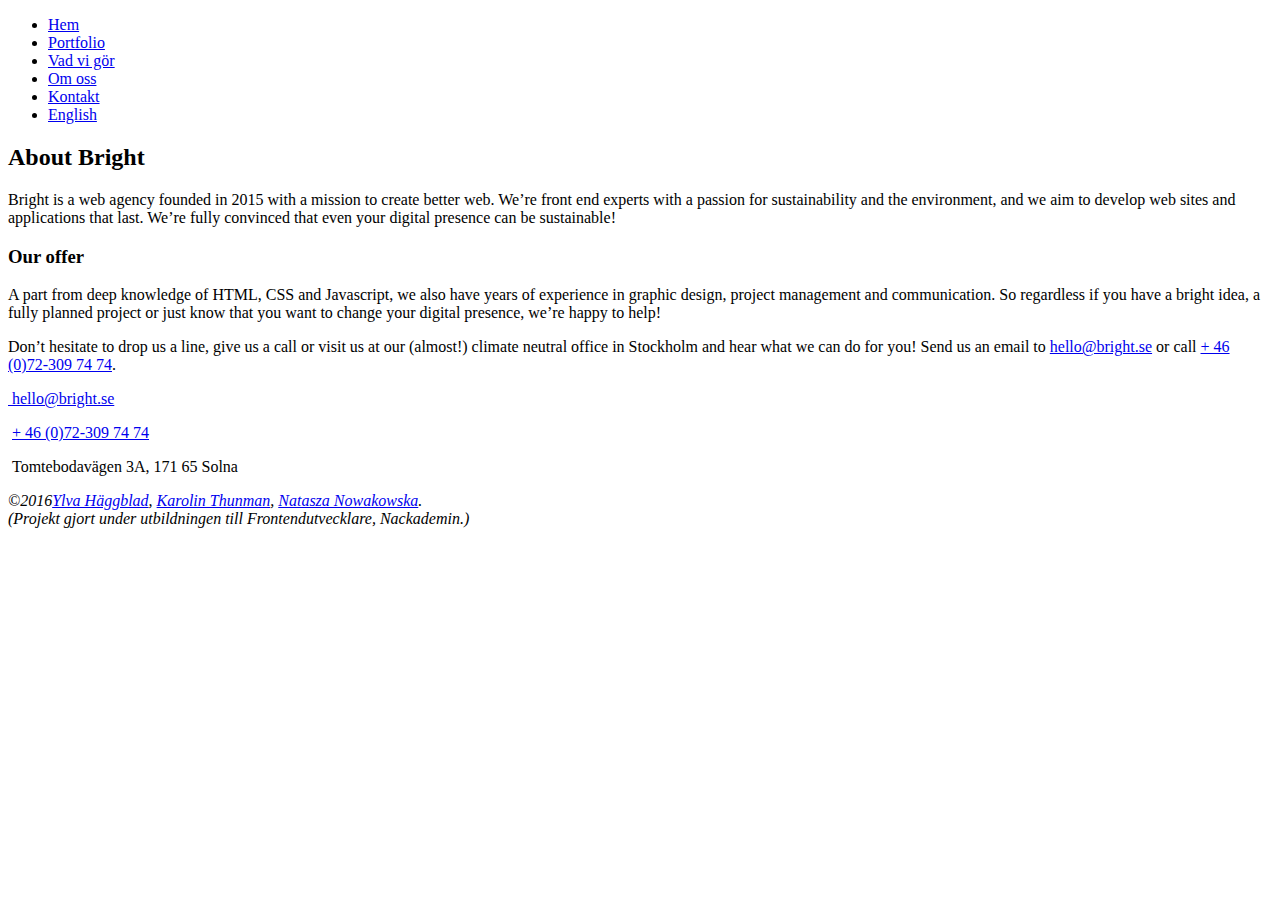
==== in_english.html @ 0a0c9247 "first commit" ====
<!doctype html>
<html lang="en">
  <head>
  	<meta charset="utf-8">
  	<meta name="viewport" content="width=device-width, initial-scale=1.0">
  	<title>About Bright</title>
  </head>

  <body>
    <header>
    </header>

    

    <nav>
      <ul>
        <li><a href="index.html">Hem</a></li>
        <li><a href="portfolio.html">Portfolio</a></li>
        <li><a href="vad_vi_gor.html">Vad vi gör</a></li>
        <li><a href="om_oss.html">Om oss</a></li>
        <li><a href="kontakt.html">Kontakt</a></li>
        <li><a href="in_english.html">English</a></li>
      </ul>
    </nav>

    <main>

      <h2>About Bright</h2>

          <p>Bright is a web agency founded in 2015 with a mission to create better web. We’re front end experts with a passion for sustainability and the environment, and we aim to develop web sites and applications that last. We’re fully convinced that even your digital presence can be sustainable!
          </p>

        <section>
          <h3>Our offer</h3>
          <p>A part from deep knowledge of HTML, CSS and Javascript, we also have years of experience in graphic design, project management and communication. So regardless if you have a bright idea, a fully planned project or just know that you want to change your digital presence, we’re happy to help!
          </p>
          <p>Don’t hesitate to drop us a line, give us a call or visit us at our (almost!) climate neutral office in Stockholm and hear what we can do for you! Send us an email to <a href="mailto:hello@bright.se" title="fakeaddress@bright.se">hello@bright.se</a> or call <a href="tel:+46-723-097474" title="Tel: +46 723 09 74 74">+ 46 (0)72-309 74 74</a>.
          </p>
        </section>
    </main>
  
    <footer>
      <div><!-- ikoner till sociala medier --></div> 
        
      <div>
        <p> 
           <!-- ikoner till sociala medier --><a href="mailto:fakeadress@bright.se">&nbsp;hello@bright.se</a>
        </p>
        <p>
          <!-- ikoner till sociala medier --></i>&nbsp;<a href="tel:+46-723-097474" title="Tel: +46 723 09 74 74">+ 46 (0)72-309 74 74</a>
        </p>
        <p>
          <!-- ikoner till sociala medier -->&nbsp;Tomtebodavägen 3A, 171 65 Solna
        </p>
      </div>

      <address>
        <div>
          &copy;2016<a href="mailto:ylva.haggblad@gmail.com" title="ylva.haggblad@gmail.com">Ylva Häggblad</a>,
          <a href="mailto:karolin.thunman@gmail.com" title="karolin.thunman@gmail.com"> Karolin Thunman</a>,
          <a href="mailto:natasza@fingerspitz.se" title="natasza@fingerspitz.se"> Natasza Nowakowska</a>.<br>
          (Projekt gjort under utbildningen till Frontendutvecklare, Nackademin.)
        </div>
      </address>  
    </footer>

  </body>
</html>
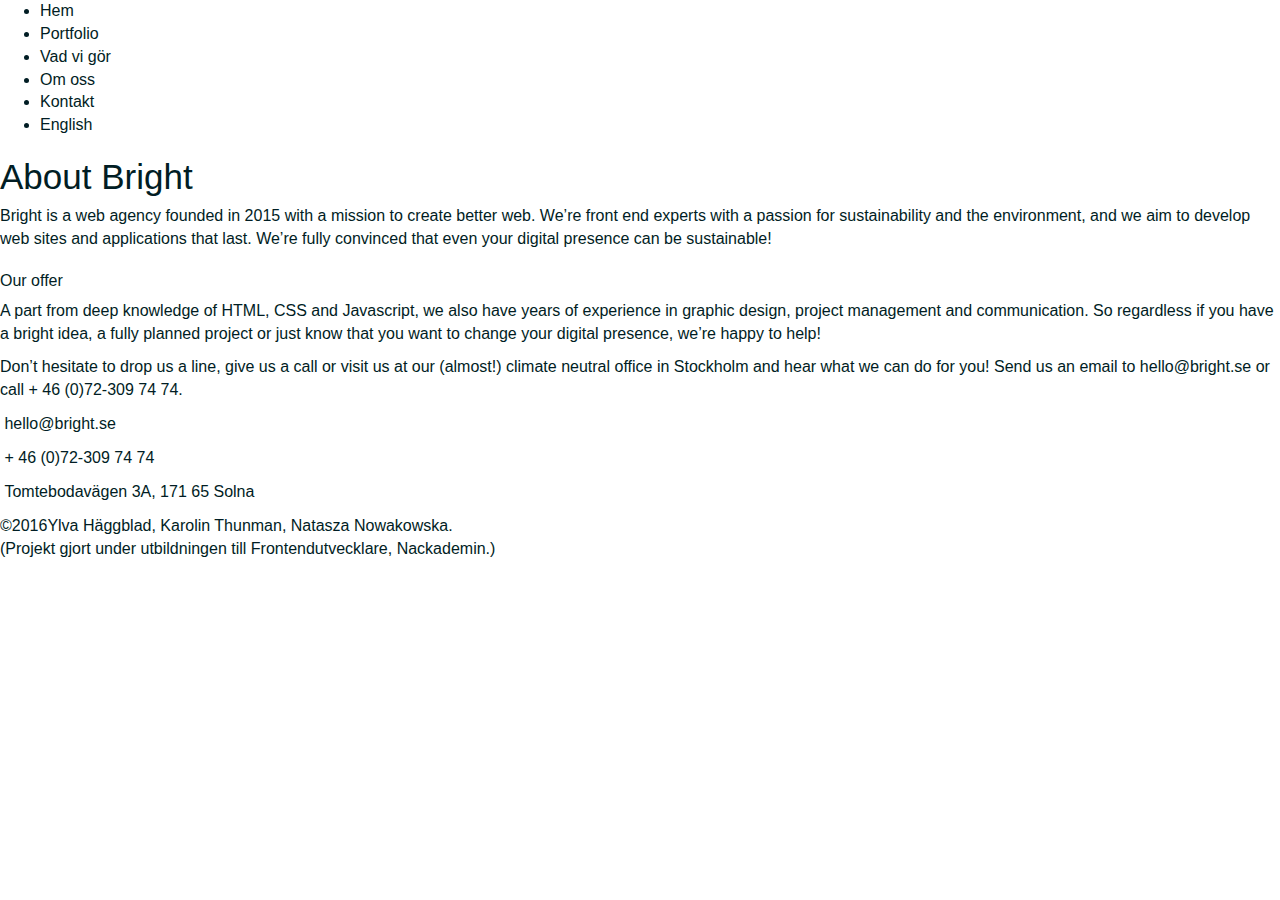
==== commit 39e2fc28: "länkat in bootstrap.css och style.css" ====
--- a/in_english.html
+++ b/in_english.html
@@ -4,6 +4,8 @@
   	<meta charset="utf-8">
   	<meta name="viewport" content="width=device-width, initial-scale=1.0">
   	<title>About Bright</title>
+    <link rel="stylesheet" type="text/css" href="css/bootstrap.css">
+    <link rel="stylesheet" type="text/css" href="css/style.css">
   </head>
 
   <body>
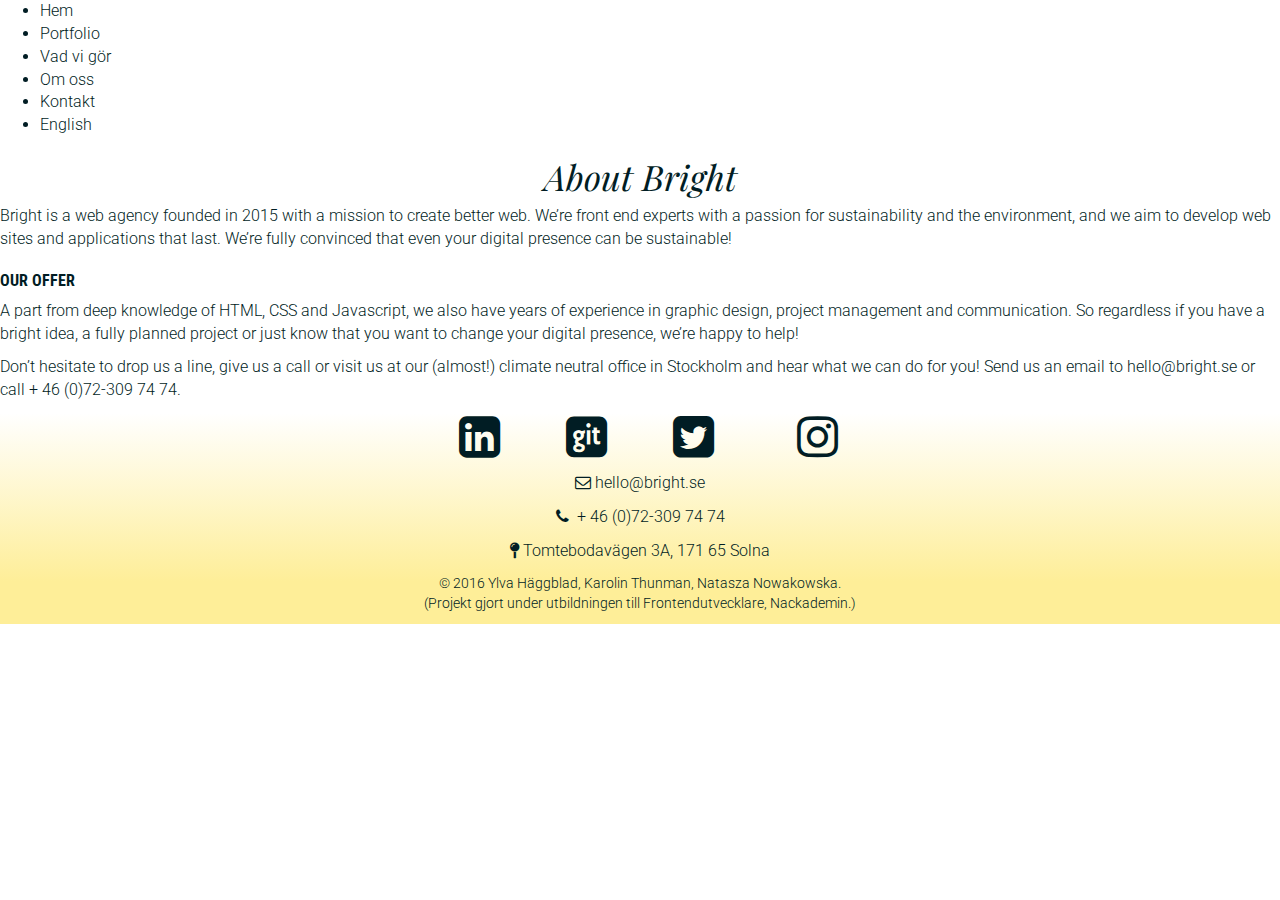
==== commit d3d06292: "footer, typo+ikoner+positionering, h1 h2 body typo till light, länka in typo + fa" ====
--- a/in_english.html
+++ b/in_english.html
@@ -6,6 +6,7 @@
   	<title>About Bright</title>
     <link rel="stylesheet" type="text/css" href="css/bootstrap.css">
     <link rel="stylesheet" type="text/css" href="css/style.css">
+    <link rel="stylesheet" href="https://maxcdn.bootstrapcdn.com/font-awesome/4.5.0/css/font-awesome.min.css">
   </head>
 
   <body>
@@ -41,30 +42,50 @@
         </section>
     </main>
   
-    <footer>
-      <div><!-- ikoner till sociala medier --></div> 
-        
-      <div>
-        <p> 
-           <!-- ikoner till sociala medier --><a href="mailto:fakeadress@bright.se">&nbsp;hello@bright.se</a>
-        </p>
-        <p>
-          <!-- ikoner till sociala medier --></i>&nbsp;<a href="tel:+46-723-097474" title="Tel: +46 723 09 74 74">+ 46 (0)72-309 74 74</a>
-        </p>
-        <p>
-          <!-- ikoner till sociala medier -->&nbsp;Tomtebodavägen 3A, 171 65 Solna
-        </p>
-      </div>
+		<footer>
+ <div class="container-fluid">
+   <div class="row">
+     <span class="col-xs-2 col-sm-2 col-md-4"></span>
+     <p class="col-xs-2 col-sm-2 col-md-1 text-center">
+       <i class="fa fa-linkedin-square fa-3x ikoner"></i></p>
+       <p class="col-xs-2 col-sm-2 col-md-1 text-center">
+     <i class="fa fa-git-square fa-3x ikoner"></i></p>
+       <p class="col-xs-2 col-sm-2 col-md-1 text-center">
+   <i class="fa fa-twitter-square fa-3x ikoner"></i></p>
+       <p class="col-xs-2 col-sm-2 col-md-1 text-center">
+          <i class="fa fa-instagram fa-3x ikoner"></i>
+          <span class="col-xs-2 col-sm-2 col-md-4"></span>
+     </p>
+ </div>
+	 <div class="row">
+       <p class="col-xs-12 text-center"> 
+		    <i class="fa fa-envelope-o"></i><a href="mailto:fakeadress@bright.se">&nbsp;hello@bright.se</a>
+		    </p>
+   </div>
+<div class="row">
+       <p class="col-xs-12 text-center"><i class="fa fa-phone"></i> &nbsp;<a href="tel:+46-723-097474" title="Tel: +46 723 09 74 74">+ 46 (0)72-309 74 74</a>
+		    </p>
+   </div>
+   
+<div class="row">
+       <p class="col-xs-12 text-center">
+    <i class="fa fa-map-pin"></i>&nbsp;Tomtebodavägen 3A, 171 65 Solna
+		    </p>
+		  </div>
+          </div>
 
-      <address>
-        <div>
-          &copy;2016<a href="mailto:ylva.haggblad@gmail.com" title="ylva.haggblad@gmail.com">Ylva Häggblad</a>,
-          <a href="mailto:karolin.thunman@gmail.com" title="karolin.thunman@gmail.com"> Karolin Thunman</a>,
-          <a href="mailto:natasza@fingerspitz.se" title="natasza@fingerspitz.se"> Natasza Nowakowska</a>.<br>
-          (Projekt gjort under utbildningen till Frontendutvecklare, Nackademin.)
-        </div>
-      </address>  
-    </footer>
+			<address>
+              <div class="container-fluid">
+                <div class="row">
+			  <p class="col-xs-12 text-center small">
+					&copy;&nbsp;2016<a href="mailto:ylva.haggblad@gmail.com" title="ylva.haggblad@gmail.com">&nbsp;Ylva Häggblad</a>,
+			   <a href="mailto:karolin.thunman@gmail.com" title="karolin.thunman@gmail.com"> Karolin Thunman</a>,
+			   <a href="mailto:natasza@fingerspitz.se" title="natasza@fingerspitz.se"> Natasza Nowakowska</a>.<br>(Projekt gjort under utbildningen till Frontendutvecklare, Nackademin.)
+                </p></div>
+                
+			  </div>
+			</address>  
+		</footer>
 
   </body>
 </html>--- a/css/style.css
+++ b/css/style.css
@@ -0,0 +1,34 @@
+@import url(https://fonts.googleapis.com/css?family=Roboto:400,300,100,900|Roboto+Condensed:400,700,300|Playfair+Display:400,400italic);
+
+
+/*BODY*/
+
+
+
+/*TYPOGRAFI*/
+h2 {
+  font-family: 'Playfair Display', serif;
+  font-weight: 400;
+  font-style: italic;
+  text-align: center;
+}
+
+h3, h4 {
+  font-family: 'Roboto Condensed', sans-serif;
+  font-weight: 700;
+ /* font-size: 1em; */
+  text-transform: uppercase;
+  text-align: left;
+}
+
+/*FOOTER*/
+
+footer {
+  clear: both;
+  background-color: #FEEE98;
+  /* padding: 2.5em 0; */
+  background: -webkit-linear-gradient(rgba(255, 255, 255,1)0%,rgba(254, 238, 152,1)80%); /* Safari 5.1 to 6.0 */
+  background: -o-linear-gradient(rgba(255, 255, 255,1)0%,rgba(254, 238, 152,1)80%); /* For Opera 11.6 to 12.0 */
+  background: -moz-linear-gradient(rgba(255, 255, 255,1)0%,rgba(254, 238, 152,1)80%); /* For Firefox 3.6 to 15 */
+  background: linear-gradient(rgba(255, 255, 255,1)0%,rgba(254, 238, 152,1)80%); /* Standard syntax */
+}
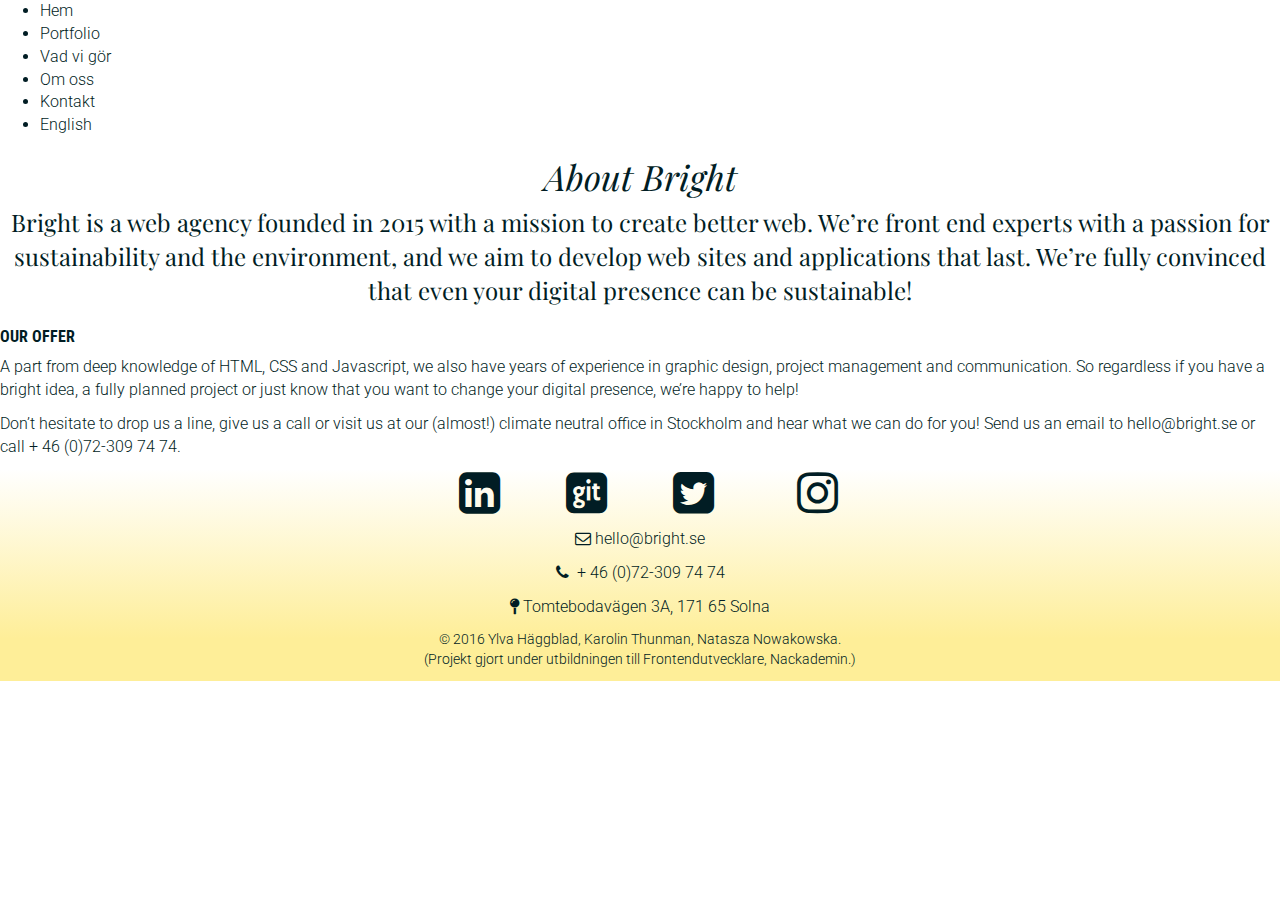
==== commit 3406fed0: "lead class på introtext- stylad" ====
--- a/in_english.html
+++ b/in_english.html
@@ -30,7 +30,7 @@
 
       <h2>About Bright</h2>
 
-          <p>Bright is a web agency founded in 2015 with a mission to create better web. We’re front end experts with a passion for sustainability and the environment, and we aim to develop web sites and applications that last. We’re fully convinced that even your digital presence can be sustainable!
+          <p class="lead">Bright is a web agency founded in 2015 with a mission to create better web. We’re front end experts with a passion for sustainability and the environment, and we aim to develop web sites and applications that last. We’re fully convinced that even your digital presence can be sustainable!
           </p>
 
         <section>
--- a/css/style.css
+++ b/css/style.css
@@ -3,6 +3,9 @@
 
 /*BODY*/
 
+.containerfluid {
+  padding:0 9%;
+}
 
 
 /*TYPOGRAFI*/
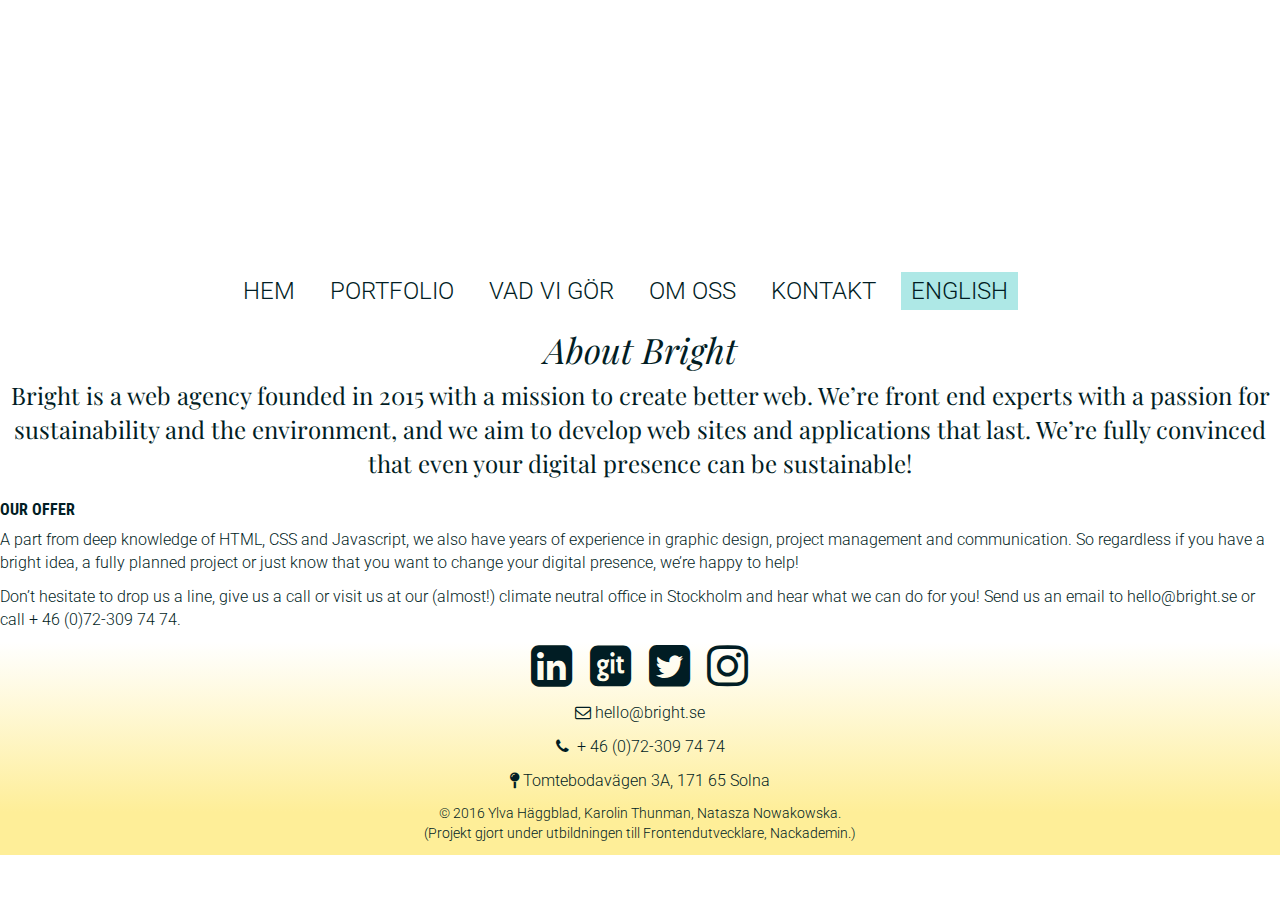
==== commit dc8a8b25: "Meny: lagt till meny med Bootstraps collapse-funktioner, justerat stylingen av menyn i samtliga form" ====
--- a/in_english.html
+++ b/in_english.html
@@ -12,20 +12,28 @@
   <body>
     <header>
     </header>
-
+  
+    <nav class="navbar">
+      <button type="button" class="navbar-toggle collapsed" data-toggle="collapse" data-target="#lista" aria-expanded="false">
+            <span class="sr-only">Toggle navigation</span>
+            <span class="icon-bar"></span>
+            <span class="icon-bar"></span>
+            <span class="icon-bar"></span>
+          </button> 
+      <div class="container-fluid">
+        <div id="lista" class="collapse navbar-collapse">
+          <ul class="nav nav-tabs nav-justified">
+            <li><a href="index.html">Hem</a></li>
+            <li><a href="portfolio.html">Portfolio</a></li>
+            <li><a href="vad_vi_gor.html">Vad vi gör</a></li>
+            <li><a href="om_oss.html">Om oss</a></li>
+            <li><a href="kontakt.html">Kontakt</a></li>
+            <li class="active"><a href="in_english.html">English</a></li>
+          </ul>
+        </div>
+      </div>
+    </nav> 
     
-
-    <nav>
-      <ul>
-        <li><a href="index.html">Hem</a></li>
-        <li><a href="portfolio.html">Portfolio</a></li>
-        <li><a href="vad_vi_gor.html">Vad vi gör</a></li>
-        <li><a href="om_oss.html">Om oss</a></li>
-        <li><a href="kontakt.html">Kontakt</a></li>
-        <li><a href="in_english.html">English</a></li>
-      </ul>
-    </nav>
-
     <main>
 
       <h2>About Bright</h2>
@@ -87,5 +95,7 @@
 			</address>  
 		</footer>
 
+    <script src="https://ajax.googleapis.com/ajax/libs/jquery/1.11.3/jquery.min.js"></script>
+    <script type="text/javascript" src="scripts/bootstrap.js"></script>
   </body>
 </html>--- a/css/style.css
+++ b/css/style.css
@@ -1,13 +1,40 @@
+
 @import url(https://fonts.googleapis.com/css?family=Roboto:400,300,100,900|Roboto+Condensed:400,700,300|Playfair+Display:400,400italic);
 
-
-/*BODY*/
-
-.containerfluid {
-  padding:0 9%;
+/*LAYOUT*/
+.container-fluid{
+    padding: 0 9%; 
 }
 
+/* BAKGRUNDSFÄRG*/
 
+.blue {
+background-color: #AEE8E6;
+}
+
+/*BAKGRUNDSBILDER*/
+
+#kartaNoscript{ 
+background-image: url("../img/kartamobil.jpg");
+background-size: cover;
+background-position: center left; 
+height: 280px;
+max-width: 100%;
+}
+
+#kartaScript{
+height: 280px;
+max-width: 100%;
+}
+
+/* BILDRAMAR */
+
+.portfolio-img{
+border: 12px solid #bebebe;
+box-shadow: 5px 5px 10px grey;
+}
+
+/*FORMULÄR*/
 /*TYPOGRAFI*/
 h2 {
   font-family: 'Playfair Display', serif;
@@ -27,7 +54,6 @@
 /*FOOTER*/
 
 footer {
-  clear: both;
   background-color: #FEEE98;
   /* padding: 2.5em 0; */
   background: -webkit-linear-gradient(rgba(255, 255, 255,1)0%,rgba(254, 238, 152,1)80%); /* Safari 5.1 to 6.0 */
@@ -35,3 +61,124 @@
   background: -moz-linear-gradient(rgba(255, 255, 255,1)0%,rgba(254, 238, 152,1)80%); /* For Firefox 3.6 to 15 */
   background: linear-gradient(rgba(255, 255, 255,1)0%,rgba(254, 238, 152,1)80%); /* Standard syntax */
 }
+
+address {
+	margin: 0;
+}
+
+/* MENY */
+
+.navbar {
+	padding: 0;
+	margin-top: 100px;
+	margin-bottom: 0;
+	border: none;
+}
+
+#lista a, li {
+	border: none;
+	border-radius: 0;
+}
+
+#lista a {
+	text-transform: uppercase;
+	font-size: 1.5em;	
+	padding: 10px;
+	line-height: 0.75em;
+}
+
+#lista {
+	margin-top: 22px;
+}
+
+#lista li {
+	display: block;
+	width: 100%;
+}
+
+.navbar button {
+	padding: 0;
+	border: none;
+}
+
+.navbar-toggle .icon-bar {
+	background-color: #000;
+}
+
+/*MEDIA QUERIES*/
+@media only screen and (min-width: 500px){   
+    
+    .container-fluid {
+    padding: 0 12.5%; 
+		}
+    
+    #email {
+    padding-right: 5px;
+    }
+    
+    #kartaNoscript{ 
+        background-image: url("../img/karta.jpg");
+    }
+
+    .navbar {
+		margin-top: 175px;
+		}
+}
+
+
+@media (min-width: 768px){
+    
+    .container-fluid{
+    padding: 0 22.5%;
+    }
+    
+    #kartaNoscript, #kartaScript{
+    height: 350px;}
+    
+    
+    div.container-fluid.portfolio{
+    padding: 0;
+    }
+    
+   article.portfolio{
+    padding: 2% 4%;
+    }
+    
+    article.portfolio h3, article.portfolio p{
+    padding-left: 25px;
+    }
+}
+
+@media only screen and (min-width: 768px) {
+	nav .container-fluid {
+		padding: 0;
+	}
+
+	.navbar {
+		margin-top: 250px;
+	}
+
+	#lista {
+		padding-left: 17%;
+	}
+
+	.navbar a {
+		width: auto;
+		float: left;
+		display: block;
+		margin: 0 15px;
+	}
+
+	.navbar a:hover {
+	font-weight: 600;
+	}
+
+	.navbar li.active a{
+		background-color: #AEE8E6;
+	} 
+}
+
+
+
+
+
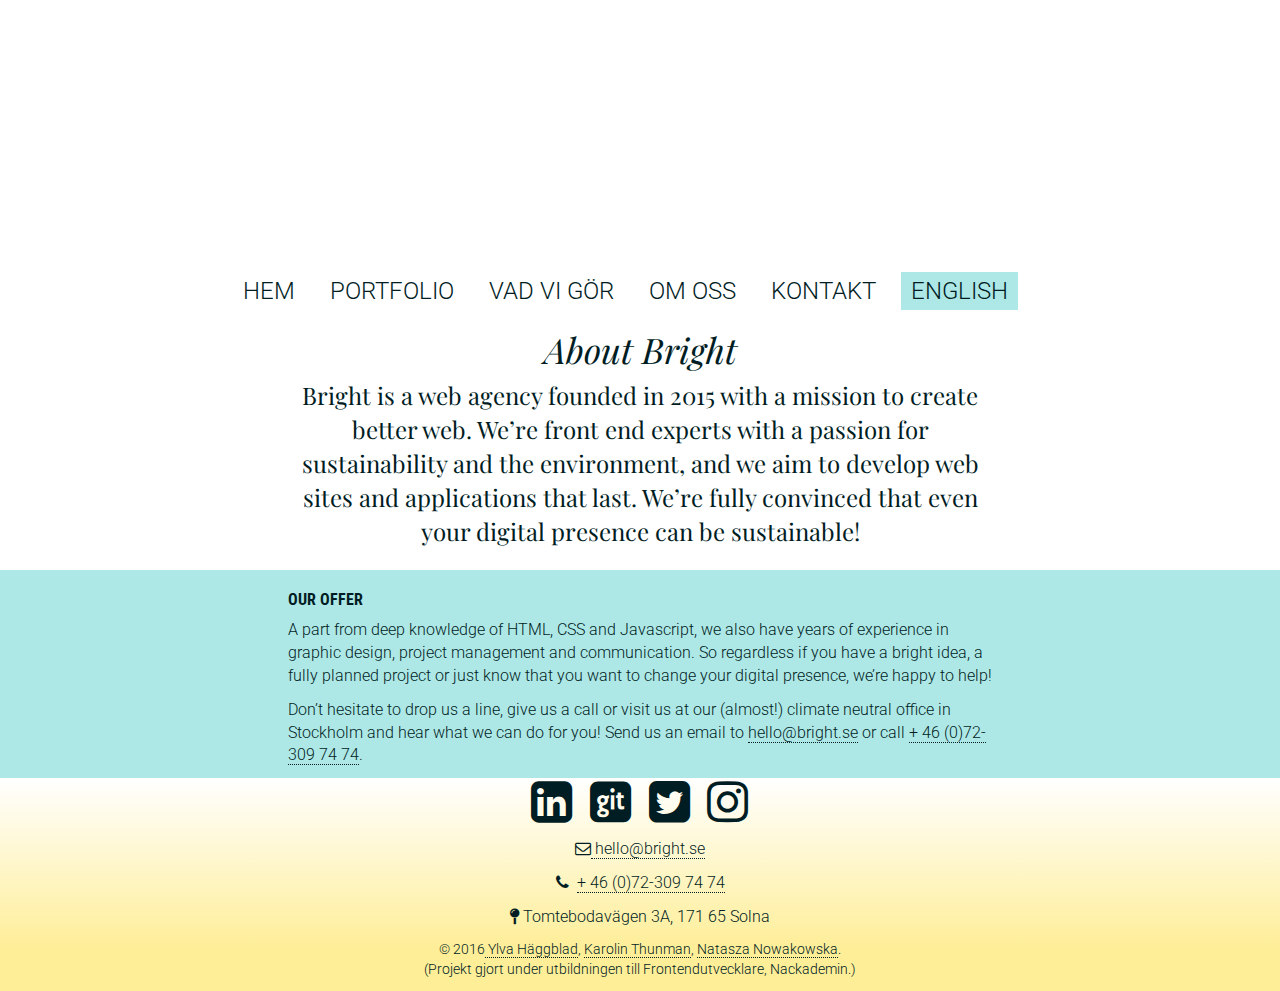
==== commit 716086eb: "Lagt till bakgrundsbild i header. Stylat länkar. Fixat problem med footer på kontaktsidan. Positione" ====
--- a/in_english.html
+++ b/in_english.html
@@ -35,20 +35,34 @@
     </nav> 
     
     <main>
+    
+    <div class="container-fluid">
+         <div class="row">
+            <h2 class="col-xs-12 col-sm-12 col-md-12">About Bright</h2>
+        </div>
+    </div>
+         
+    <div class="container-fluid">
+         <div class="row">
+              <p class="col-xs-12 col-sm-12 col-md-12 lead">Bright is a web agency founded in 2015 with a mission to create better web. We’re front end experts with a passion for sustainability and the environment, and we aim to develop web sites and applications that last. We’re fully convinced that even your digital presence can be sustainable!
+              </p>
+         </div>
+    </div>
 
-      <h2>About Bright</h2>
+    <div class="container-fluid blue">
+         <div class="row">
+            <section class="col-xs-12 col-sm-12 col-md-12">
+              <h3>Our offer</h3>
+                  <p>A part from deep knowledge of HTML, CSS and Javascript, we also have years of experience in graphic design, project management and communication. So regardless if you have a bright idea, a fully planned project or just know that you want to change your digital presence, we’re happy to help!
+                  </p>
+                    <p>Don’t hesitate to drop us a line, give us a call or visit us at our (almost!) climate neutral office in Stockholm and hear what we can do for you! Send us an email to <a href="mailto:hello@bright.se" title="fakeaddress@bright.se">hello@bright.se</a> or call <a href="tel:+46-723-097474" title="Tel: +46 723 09 74 74">+ 46 (0)72-309 74 74</a>.
+                  </p>
+            </section>
+        </div>
+    </div>
 
-          <p class="lead">Bright is a web agency founded in 2015 with a mission to create better web. We’re front end experts with a passion for sustainability and the environment, and we aim to develop web sites and applications that last. We’re fully convinced that even your digital presence can be sustainable!
-          </p>
-
-        <section>
-          <h3>Our offer</h3>
-          <p>A part from deep knowledge of HTML, CSS and Javascript, we also have years of experience in graphic design, project management and communication. So regardless if you have a bright idea, a fully planned project or just know that you want to change your digital presence, we’re happy to help!
-          </p>
-          <p>Don’t hesitate to drop us a line, give us a call or visit us at our (almost!) climate neutral office in Stockholm and hear what we can do for you! Send us an email to <a href="mailto:hello@bright.se" title="fakeaddress@bright.se">hello@bright.se</a> or call <a href="tel:+46-723-097474" title="Tel: +46 723 09 74 74">+ 46 (0)72-309 74 74</a>.
-          </p>
-        </section>
-    </main>
+ 
+ </main>
   
 		<footer>
  <div class="container-fluid">
--- a/css/style.css
+++ b/css/style.css
@@ -13,6 +13,14 @@
 }
 
 /*BAKGRUNDSBILDER*/
+
+#index{
+    background-image: url(../img/sky.jpg);
+    background-position: center bottom;
+    background-size: cover;
+    height: auto;
+    max-width: 100%;
+}
 
 #kartaNoscript{ 
 background-image: url("../img/kartamobil.jpg");
@@ -51,6 +59,21 @@
   text-align: left;
 }
 
+a:link{
+  border-bottom: thin dotted;
+    word-break: break-all;
+}
+
+a:hover, a:focus{
+  font-family: 'Roboto', sans-serif;
+  font-weight: 700;
+}
+
+a:visited{
+  border-bottom-style: dotted;
+}
+
+
 /*FOOTER*/
 
 footer {
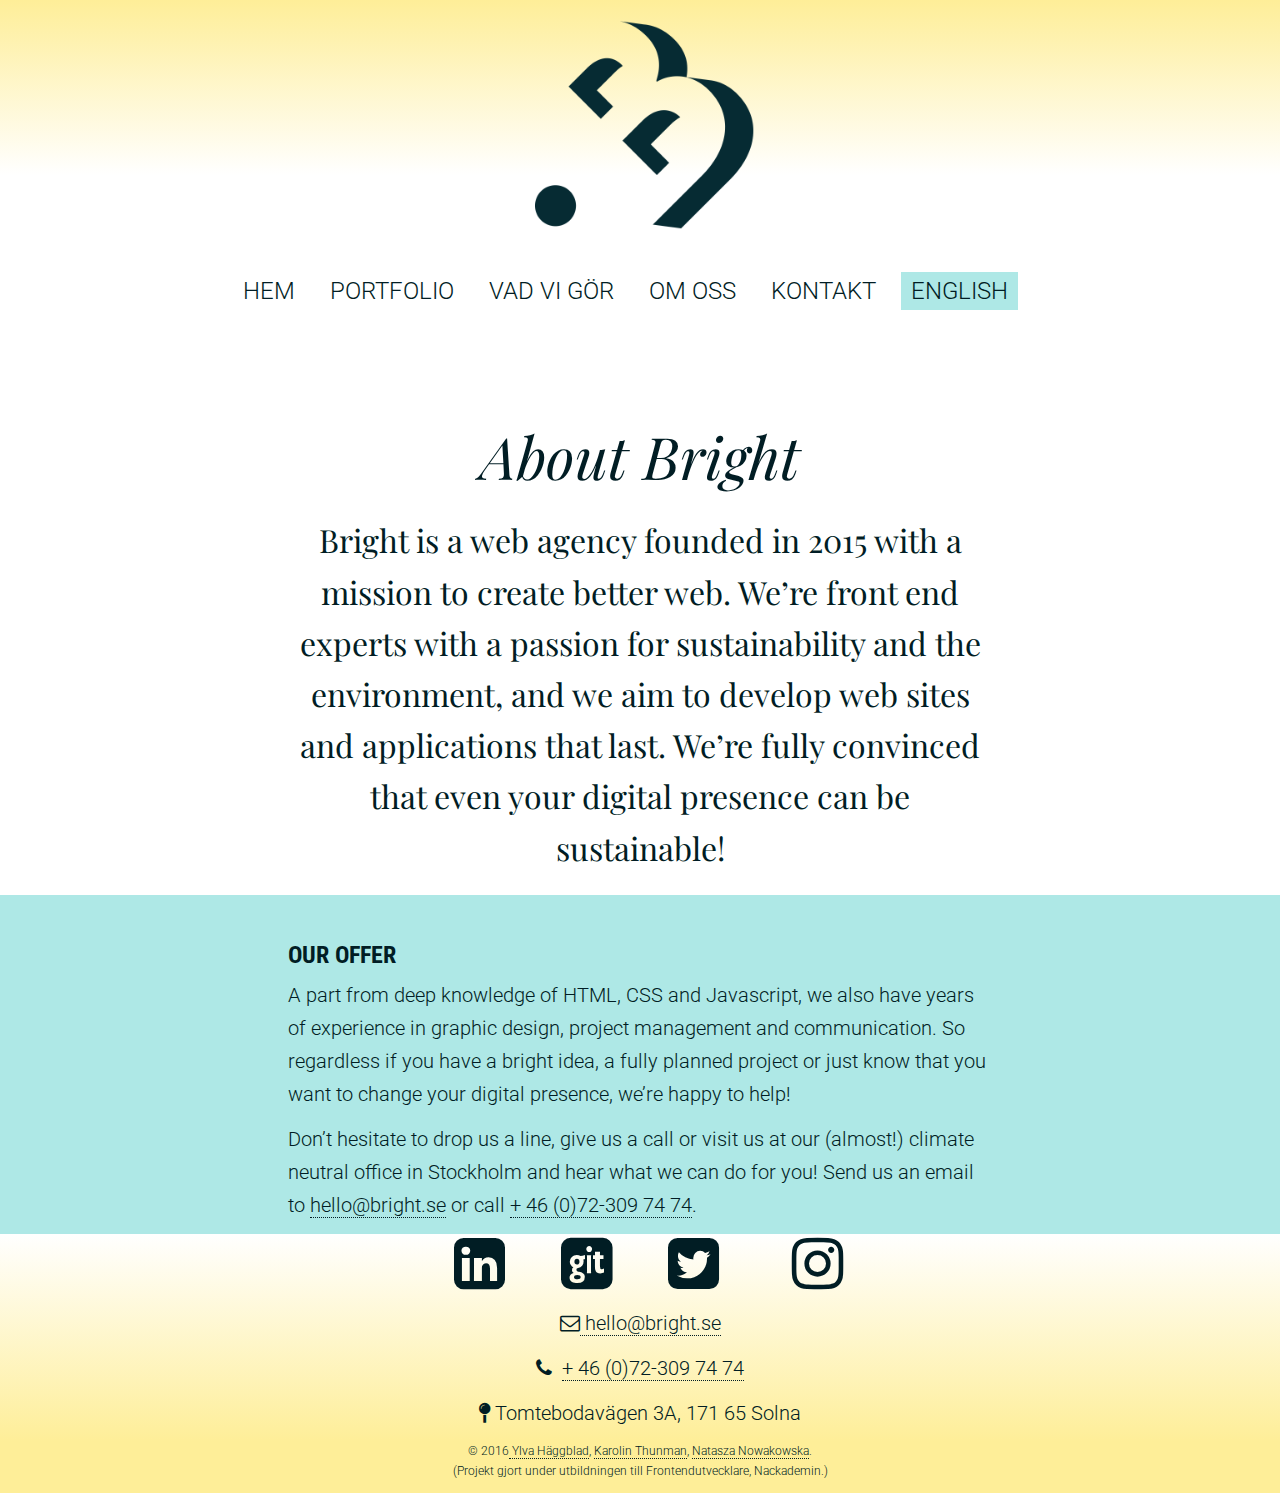
==== commit 5daee023: "lagt till menyalternativ för mobil och tablet när JS är disabled" ====
--- a/in_english.html
+++ b/in_english.html
@@ -7,11 +7,26 @@
     <link rel="stylesheet" type="text/css" href="css/bootstrap.css">
     <link rel="stylesheet" type="text/css" href="css/style.css">
     <link rel="stylesheet" href="https://maxcdn.bootstrapcdn.com/font-awesome/4.5.0/css/font-awesome.min.css">
+
+    <style>
+       .navbar button {display: none;}
+    </style>
   </head>
 
   <body>
     <header>
     </header>
+
+    <noscript>
+      <ul id="utanJS">
+        <li><a href="index.html">Hem</a></li>
+        <li><a href="portfolio.html">Portfolio</a></li>
+        <li><a href="vad_vi_gor.html">Vad vi gör</a></li>
+        <li><a href="om_oss.html">Om oss</a></li>
+        <li><a href="kontakt.html">Kontakt</a></li>
+        <li><a href="in_english.html">English</a></li>
+      </ul>
+    </noscript>
   
     <nav class="navbar">
       <button type="button" class="navbar-toggle collapsed" data-toggle="collapse" data-target="#lista" aria-expanded="false">
--- a/css/style.css
+++ b/css/style.css
@@ -1,5 +1,21 @@
 
 @import url(https://fonts.googleapis.com/css?family=Roboto:400,300,100,900|Roboto+Condensed:400,700,300|Playfair+Display:400,400italic);
+
+/*HEADER*/
+
+  header {
+  width: 100%;
+  height: 100px;
+  background-image: url("../img/logotype.png");
+  background: #FEEE98;
+  background: url("../img/logotype.png"), -webkit-linear-gradient(rgba(254, 238, 152,1)0%, rgba(255, 255, 255,1)70%); /* Safari 5.1 to 6.0 */
+  background: url("../img/logotype.png"), -o-linear-gradient(rgba(254, 238, 152,1)0%, rgba(255, 255, 255,1)70%); /* For Opera 11.6 to 12.0 */
+  background: url("../img/logotype.png"), -moz-linear-gradient(rgba(254, 238, 152,1)0%, rgba(255, 255, 255,1)70%); /* For Firefox 3.6 to 15 */
+  background: url("../img/logotype.png"), linear-gradient(rgba(254, 238, 152,1)0%,rgba(255, 255, 255,1)70%); /* Standard syntax */
+  background-position: bottom center;
+  background-repeat: no-repeat;
+  background-size: contain;
+	}  
 
 /*LAYOUT*/
 .container-fluid{
@@ -43,6 +59,8 @@
 }
 
 /*FORMULÄR*/
+
+
 /*TYPOGRAFI*/
 h2 {
   font-family: 'Playfair Display', serif;
@@ -73,6 +91,38 @@
   border-bottom-style: dotted;
 }
 
+ol{
+    text-align: center;
+    font-style: italic;
+    list-style-position: inside;
+}
+/*MEDARBETARE*/
+.medarbetare figure:nth-child(1) {
+	padding-right: 5%;
+}
+.medarbetare figure:nth-child(2) {
+	padding-right: 2.5%;
+	padding-left: 2.5%;
+}
+.medarbetare figure:nth-child(3) {
+	padding-left: 5%;
+}
+
+.medarbetare img {
+	width: 100%;
+	height: auto;
+	margin: 0 auto;
+	border: 10px solid #FFF;
+	border-radius: 5px;
+}
+
+.medarbetare figcaption {
+	text-align: center;
+}
+
+.medarbetare figcaption span {
+	text-transform: uppercase;
+}
 
 /*FOOTER*/
 
@@ -85,6 +135,11 @@
   background: linear-gradient(rgba(255, 255, 255,1)0%,rgba(254, 238, 152,1)80%); /* Standard syntax */
 }
 
+footer .container-fluid {
+  padding: 0;
+  
+}
+
 address {
 	margin: 0;
 }
@@ -93,14 +148,12 @@
 
 .navbar {
 	padding: 0;
-	margin-top: 100px;
 	margin-bottom: 0;
 	border: none;
 }
 
 #lista a, li {
 	border: none;
-	border-radius: 0;
 }
 
 #lista a {
@@ -128,57 +181,98 @@
 	background-color: #000;
 }
 
+#utanJS {
+  margin: 0;
+  padding-top: 15px;
+  background-color: #FFF;
+}
+
+#utanJS li {
+  list-style: none;
+  background-color: #FFF;
+  padding: 3px 0;
+  text-align: center;
+  margin-left: -40px;
+}
+
+#utanJS li a {
+  text-decoration: none;
+  text-transform: uppercase;
+  border: none;
+  color: #000;
+  font-size: 1.5em;
+  font-family: 'Roboto', sans-serif;
+  margin: 0;
+}
+
+
 /*MEDIA QUERIES*/
 @media only screen and (min-width: 500px){   
     
-    .container-fluid {
-    padding: 0 12.5%; 
-		}
+  .container-fluid {
+  padding: 0 12.5%; 
+	}
+  
+  #email {
+  padding-right: 5px;
+  }
+  
+  #kartaNoscript{ 
+      background-image: url("../img/karta.jpg");
+  }
+  
+  header {
+    height:175px;
+  }
+
+  /*TYPO FÖR TABLET*/
+  p {
+    font-size: 1.2em;
+    line-height: 1.6;
+  }
+  
+  h2 {
+    font-size: 3em;
+  }
+  
+  h3, h4 {
+    font-size: 1.4em;
+    line-height: 0.8em;
+    /*margin-bottom: 0.4em; */
     
-    #email {
-    padding-right: 5px;
-    }
-    
-    #kartaNoscript{ 
-        background-image: url("../img/karta.jpg");
-    }
-
-    .navbar {
-		margin-top: 175px;
-		}
-}
-
+  }
+
+  .lead {
+  font-size: 1.8em;
+  line-height: 1.6em;
+  }
+  
+}
 
 @media (min-width: 768px){
     
-    .container-fluid{
-    padding: 0 22.5%;
-    }
-    
-    #kartaNoscript, #kartaScript{
-    height: 350px;}
-    
-    
-    div.container-fluid.portfolio{
-    padding: 0;
-    }
-    
-   article.portfolio{
-    padding: 2% 4%;
-    }
-    
-    article.portfolio h3, article.portfolio p{
-    padding-left: 25px;
-    }
-}
-
-@media only screen and (min-width: 768px) {
+  .container-fluid{
+  padding: 0 22.5%;
+  }
+  
+  #kartaNoscript, #kartaScript{
+  height: 350px;}
+  
+  
+  div.container-fluid.portfolio{
+  padding: 0;
+  }
+  
+  article.portfolio{
+  padding: 2% 4%;
+  }
+  
+  article.portfolio h3, article.portfolio p{
+  padding-left: 25px;
+  }
+
 	nav .container-fluid {
 		padding: 0;
-	}
-
-	.navbar {
-		margin-top: 250px;
 	}
 
 	#lista {
@@ -199,9 +293,39 @@
 	.navbar li.active a{
 		background-color: #AEE8E6;
 	} 
-}
-
-
-
-
-
+
+  #utanJS {
+    display: none;
+  }
+  
+  header {
+	height: 250px;
+	}  
+  
+  /*TYPO FÖR DESKTOP*/
+  p {
+    font-size: 1.25em;
+    line-height: 1.65;
+  }
+  
+  h2 {
+    font-size: 3.65em;
+  }
+  
+  h3, h4 {
+    font-size: 1.5em;
+    line-height: 1em;
+    /*margin-bottom: 0.4em; */
+    
+  }
+
+  .lead {
+  font-size: 2em;
+  line-height: 1.6em;
+  }
+
+}
+
+
+
+
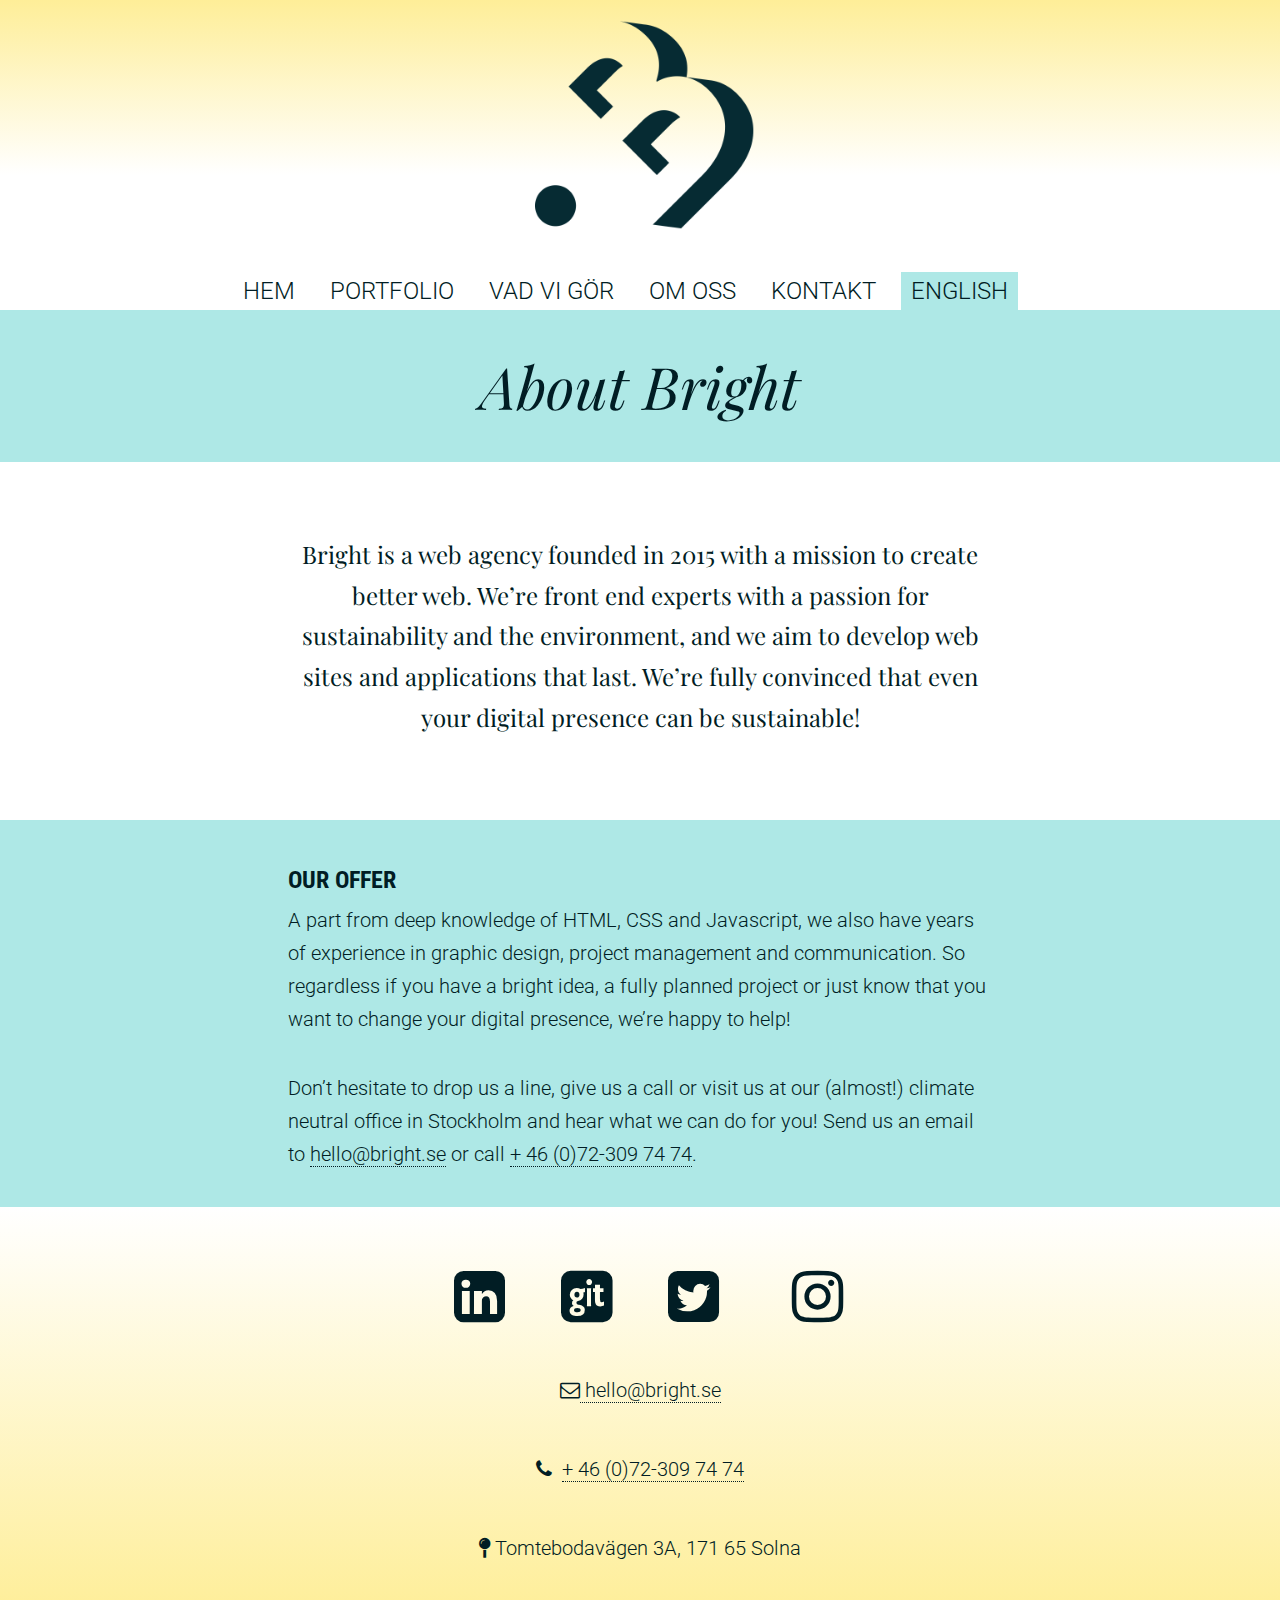
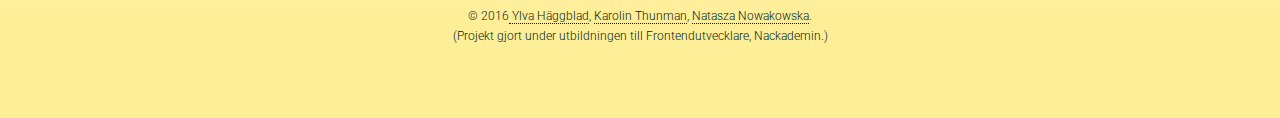
==== commit dff8f030: "fixat menyknapp samt rubrik på 'in english'" ====
--- a/in_english.html
+++ b/in_english.html
@@ -8,9 +8,11 @@
     <link rel="stylesheet" type="text/css" href="css/style.css">
     <link rel="stylesheet" href="https://maxcdn.bootstrapcdn.com/font-awesome/4.5.0/css/font-awesome.min.css">
 
-    <style>
-       .navbar button {display: none;}
-    </style>
+    <noscript>
+      <style>
+         .navbar button {display: none;}
+      </style>
+    </noscript>
   </head>
 
   <body>
@@ -51,7 +53,7 @@
     
     <main>
     
-    <div class="container-fluid">
+    <div class="container-fluid blue">
          <div class="row">
             <h2 class="col-xs-12 col-sm-12 col-md-12">About Bright</h2>
         </div>
--- a/css/style.css
+++ b/css/style.css
@@ -60,6 +60,10 @@
 
 /*FORMULÄR*/
 
+form {
+padding: 24px 0;
+}
+
 
 /*TYPOGRAFI*/
 h2 {
@@ -67,6 +71,7 @@
   font-weight: 400;
   font-style: italic;
   text-align: center;
+    margin: 0.8em 0;
 }
 
 h3, h4 {
@@ -77,6 +82,7 @@
   text-align: left;
 }
 
+
 a:link{
   border-bottom: thin dotted;
     word-break: break-all;
@@ -92,10 +98,23 @@
 }
 
 ol{
+    padding-left: 0;
     text-align: center;
     font-style: italic;
     list-style-position: inside;
 }
+
+
+.lead {  
+padding-top: 2.5em;
+padding-bottom: 2.5em; 
+}
+
+.lonep{
+margin-top: 1.8em;
+}
+
+
 /*MEDARBETARE*/
 .medarbetare figure:nth-child(1) {
 	padding-right: 5%;
@@ -133,6 +152,8 @@
   background: -o-linear-gradient(rgba(255, 255, 255,1)0%,rgba(254, 238, 152,1)80%); /* For Opera 11.6 to 12.0 */
   background: -moz-linear-gradient(rgba(255, 255, 255,1)0%,rgba(254, 238, 152,1)80%); /* For Firefox 3.6 to 15 */
   background: linear-gradient(rgba(255, 255, 255,1)0%,rgba(254, 238, 152,1)80%); /* Standard syntax */
+padding-top: 50px;
+  padding-bottom: 50px;
 }
 
 footer .container-fluid {
@@ -243,8 +264,10 @@
   }
 
   .lead {
-  font-size: 1.8em;
-  line-height: 1.6em;
+  font-size: 1.5em;
+  line-height: 1.7em;
+  padding-top: 2.5em;
+  padding-bottom: 2.5em;
   }
   
 }
@@ -264,7 +287,7 @@
   }
   
   article.portfolio{
-  padding: 2% 4%;
+  padding: 4%;
   }
   
   article.portfolio h3, article.portfolio p{
@@ -316,16 +339,22 @@
     font-size: 1.5em;
     line-height: 1em;
     /*margin-bottom: 0.4em; */
+  }
     
-  }
+h3.pull-right, p.pull-right{
+    margin-top: 0.5em;
+    margin-bottom: 0;
+}
 
   .lead {
-  font-size: 2em;
-  line-height: 1.6em;
-  }
-
-}
-
-
-
-
+  font-size: 1.5em;
+  line-height: 1.7em;
+  padding-top: 2.5em;
+  padding-bottom: 2.5em;
+  }
+
+}
+
+
+
+
